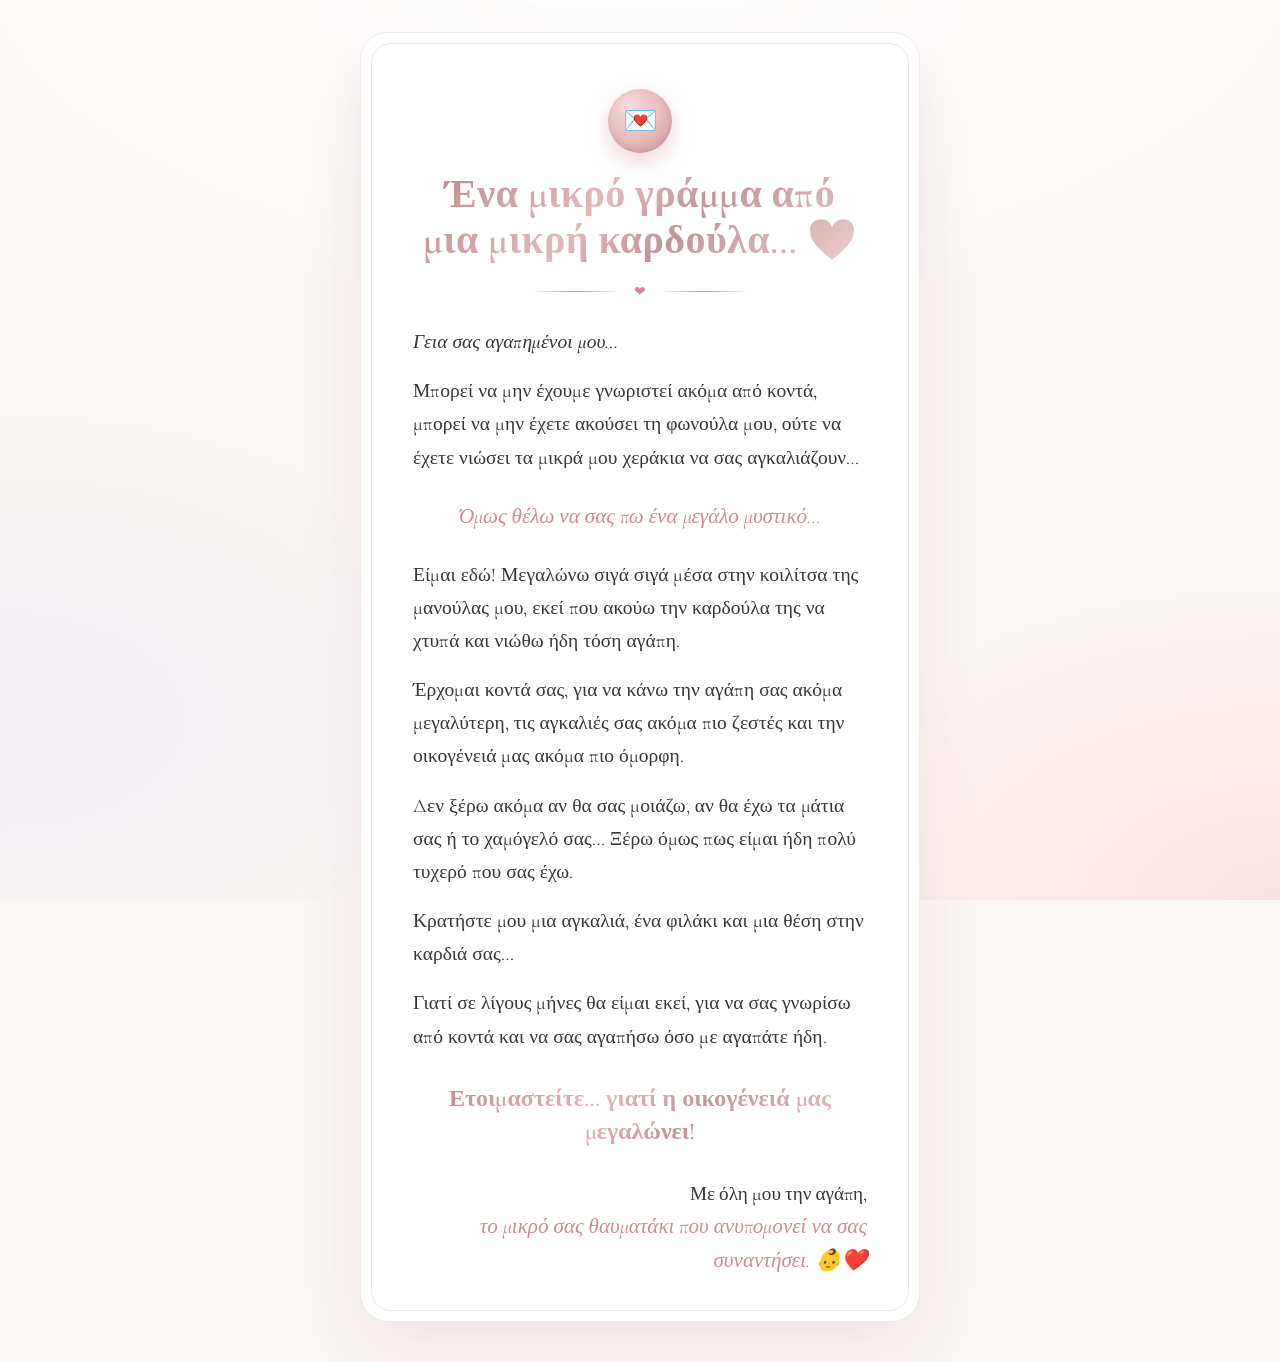
==== 2oyjjn9mbibhb8/index.html @ aa2a35fb "Restore the guest uploader as the home page Serve the announcement from a separate unlisted path wit" ====
<!DOCTYPE html>
<html lang="el">
<head>
  <meta charset="UTF-8" />
  <meta name="viewport" content="width=device-width, initial-scale=1.0, viewport-fit=cover" />
  <meta name="theme-color" content="#fbf7f5" />
  <meta name="robots" content="noindex, nofollow, noarchive" />
  <meta name="referrer" content="no-referrer" />
  <title>Ένα μικρό γράμμα από μια μικρή καρδούλα ❤️</title>
  <meta name="description" content="Ετοιμαστείτε… γιατί η οικογένειά μας μεγαλώνει!" />
  <meta property="og:title" content="Ένα μικρό γράμμα από μια μικρή καρδούλα ❤️" />
  <meta property="og:description" content="Ετοιμαστείτε… γιατί η οικογένειά μας μεγαλώνει!" />
  <meta property="og:type" content="website" />
  <link rel="preconnect" href="https://fonts.googleapis.com" />
  <link rel="preconnect" href="https://fonts.gstatic.com" crossorigin />
  <link href="https://fonts.googleapis.com/css2?family=Cormorant+Garamond:ital,wght@0,400;0,500;0,600;1,400;1,500&family=Manrope:wght@400;500&display=swap" rel="stylesheet" />
  <style>
    :root {
      --bg: #fbf7f5;
      --paper: #ffffff;
      --ink: #3a3438;
      --muted: #9b9097;
      --blush: #e7b8b8;
      --blush-deep: #c98d92;
      --silver: #b9bcc4;
      --line: #f0e6e4;
      --shadow: 0 24px 60px rgba(120, 80, 90, 0.10);
      --metal-text: linear-gradient(135deg, #b9858b 0%, #e2b9bb 40%, #c1949a 60%, #edd0cf 100%);
    }

    * { box-sizing: border-box; }

    html, body { margin: 0; }

    body {
      font-family: "Cormorant Garamond", Georgia, serif;
      color: var(--ink);
      background:
        radial-gradient(90% 60% at 50% -5%, #ffffff 0%, rgba(255, 255, 255, 0) 70%),
        radial-gradient(60% 50% at 100% 100%, #f7e4e2 0%, rgba(247, 228, 226, 0) 70%),
        radial-gradient(60% 50% at 0% 80%, #f1eef4 0%, rgba(241, 238, 244, 0) 70%),
        var(--bg);
      background-attachment: fixed;
      min-height: 100vh;
      padding: 32px 16px calc(40px + env(safe-area-inset-bottom));
      -webkit-font-smoothing: antialiased;
      overflow-x: hidden;
    }

    .hearts {
      position: fixed;
      inset: 0;
      pointer-events: none;
      z-index: 0;
      overflow: hidden;
    }

    .hearts span {
      position: absolute;
      bottom: -40px;
      color: var(--blush);
      opacity: 0;
      animation: float linear infinite;
    }

    @keyframes float {
      0%   { transform: translateY(0) translateX(0) scale(0.8); opacity: 0; }
      10%  { opacity: 0.55; }
      90%  { opacity: 0.35; }
      100% { transform: translateY(-110vh) translateX(var(--drift, 20px)) scale(1.1); opacity: 0; }
    }

    .letter {
      position: relative;
      z-index: 1;
      max-width: 560px;
      margin: 0 auto;
      background: var(--paper);
      border-radius: 28px;
      box-shadow: var(--shadow);
      padding: 44px 30px 36px;
      border: 1px solid var(--line);
    }

    .letter::before {
      content: "";
      position: absolute;
      inset: 10px;
      border-radius: 20px;
      border: 1px solid var(--line);
      pointer-events: none;
    }

    .seal {
      width: 64px;
      height: 64px;
      margin: 0 auto 18px;
      border-radius: 50%;
      display: grid;
      place-items: center;
      font-size: 28px;
      background: radial-gradient(circle at 35% 30%, #f6dcdc 0%, #e7b8b8 55%, #cf979b 100%);
      box-shadow: 0 8px 22px rgba(201, 141, 146, 0.35), inset 0 -3px 6px rgba(0, 0, 0, 0.08);
      animation: beat 2.4s ease-in-out infinite;
    }

    @keyframes beat {
      0%, 100% { transform: scale(1); }
      14% { transform: scale(1.08); }
      28% { transform: scale(1); }
      42% { transform: scale(1.06); }
    }

    h1 {
      font-weight: 600;
      font-size: clamp(1.9rem, 6.5vw, 2.5rem);
      line-height: 1.15;
      text-align: center;
      margin: 0 0 6px;
      letter-spacing: 0.01em;
      background: var(--metal-text);
      -webkit-background-clip: text;
      background-clip: text;
      color: transparent;
    }

    .divider {
      display: flex;
      align-items: center;
      gap: 12px;
      margin: 20px auto 26px;
      max-width: 220px;
      color: var(--blush-deep);
      font-size: 14px;
    }

    .divider::before,
    .divider::after {
      content: "";
      flex: 1;
      height: 1px;
      background: linear-gradient(90deg, rgba(201, 141, 146, 0), var(--blush-deep), rgba(201, 141, 146, 0));
    }

    .greeting {
      font-style: italic;
      font-weight: 500;
      font-size: 1.45rem;
      margin: 0 0 18px;
    }

    .letter p {
      font-size: 1.22rem;
      line-height: 1.7;
      margin: 0 0 16px;
    }

    .letter p.secret {
      font-style: italic;
      font-size: 1.32rem;
      color: var(--blush-deep);
      text-align: center;
      margin: 24px 0;
    }

    .letter p.big {
      text-align: center;
      font-weight: 600;
      font-size: 1.5rem;
      line-height: 1.4;
      margin: 28px 0;
      background: var(--metal-text);
      -webkit-background-clip: text;
      background-clip: text;
      color: transparent;
    }

    .signature {
      text-align: right;
      margin-top: 30px;
      font-size: 1.2rem;
      line-height: 1.6;
    }

    .signature em {
      display: block;
      font-size: 1.32rem;
      color: var(--blush-deep);
    }

    .reveal {
      opacity: 0;
      transform: translateY(14px);
      transition: opacity 0.9s ease, transform 0.9s ease;
    }

    .reveal.shown {
      opacity: 1;
      transform: none;
    }

    footer {
      position: relative;
      z-index: 1;
      text-align: center;
      margin-top: 28px;
      font-family: "Manrope", system-ui, sans-serif;
      font-size: 0.82rem;
    }

    footer a {
      color: var(--muted);
      text-decoration: none;
      border-bottom: 1px solid var(--line);
      padding-bottom: 2px;
    }

    footer a:hover { color: var(--blush-deep); border-color: var(--blush); }

    @media (min-width: 600px) {
      .letter { padding: 56px 52px 44px; }
    }

    @media (prefers-reduced-motion: reduce) {
      .hearts { display: none; }
      .seal { animation: none; }
      .reveal { opacity: 1; transform: none; transition: none; }
    }
  </style>
</head>
<body>
  <div class="hearts" aria-hidden="true" id="hearts"></div>

  <main class="letter">
    <div class="seal" aria-hidden="true">💌</div>
    <h1>Ένα μικρό γράμμα από μια μικρή καρδούλα… ❤️</h1>
    <div class="divider" aria-hidden="true">❤</div>

    <p class="greeting reveal">Γεια σας αγαπημένοι μου…</p>

    <p class="reveal">Μπορεί να μην έχουμε γνωριστεί ακόμα από κοντά, μπορεί να μην έχετε ακούσει τη φωνούλα μου, ούτε να έχετε νιώσει τα μικρά μου χεράκια να σας αγκαλιάζουν…</p>

    <p class="secret reveal">Όμως θέλω να σας πω ένα μεγάλο μυστικό…</p>

    <p class="reveal">Είμαι εδώ! Μεγαλώνω σιγά σιγά μέσα στην κοιλίτσα της μανούλας μου, εκεί που ακούω την καρδούλα της να χτυπά και νιώθω ήδη τόση αγάπη.</p>

    <p class="reveal">Έρχομαι κοντά σας, για να κάνω την αγάπη σας ακόμα μεγαλύτερη, τις αγκαλιές σας ακόμα πιο ζεστές και την οικογένειά μας ακόμα πιο όμορφη.</p>

    <p class="reveal">Δεν ξέρω ακόμα αν θα σας μοιάζω, αν θα έχω τα μάτια σας ή το χαμόγελό σας… Ξέρω όμως πως είμαι ήδη πολύ τυχερό που σας έχω.</p>

    <p class="reveal">Κρατήστε μου μια αγκαλιά, ένα φιλάκι και μια θέση στην καρδιά σας…</p>

    <p class="reveal">Γιατί σε λίγους μήνες θα είμαι εκεί, για να σας γνωρίσω από κοντά και να σας αγαπήσω όσο με αγαπάτε ήδη.</p>

    <p class="big reveal">Ετοιμαστείτε… γιατί η οικογένειά μας μεγαλώνει!</p>

    <div class="signature reveal">
      Με όλη μου την αγάπη,
      <em>το μικρό σας θαυματάκι που ανυπομονεί να σας συναντήσει. 👶❤️</em>
    </div>
  </main>

  <script>
    (function () {
      var items = document.querySelectorAll(".reveal");
      if ("IntersectionObserver" in window) {
        var io = new IntersectionObserver(function (entries) {
          entries.forEach(function (e) {
            if (e.isIntersecting) { e.target.classList.add("shown"); io.unobserve(e.target); }
          });
        }, { threshold: 0.15 });
        items.forEach(function (el) { io.observe(el); });
      } else {
        items.forEach(function (el) { el.classList.add("shown"); });
      }

      if (window.matchMedia && window.matchMedia("(prefers-reduced-motion: reduce)").matches) return;
      var box = document.getElementById("hearts");
      var glyphs = ["❤", "♡", "❤"];
      for (var i = 0; i < 14; i++) {
        var s = document.createElement("span");
        s.textContent = glyphs[i % glyphs.length];
        s.style.left = Math.round(Math.random() * 100) + "vw";
        s.style.fontSize = (10 + Math.round(Math.random() * 14)) + "px";
        s.style.animationDuration = (12 + Math.random() * 12).toFixed(1) + "s";
        s.style.animationDelay = (-Math.random() * 20).toFixed(1) + "s";
        s.style.setProperty("--drift", (Math.round(Math.random() * 80) - 40) + "px");
        box.appendChild(s);
      }
    })();
  </script>
</body>
</html>
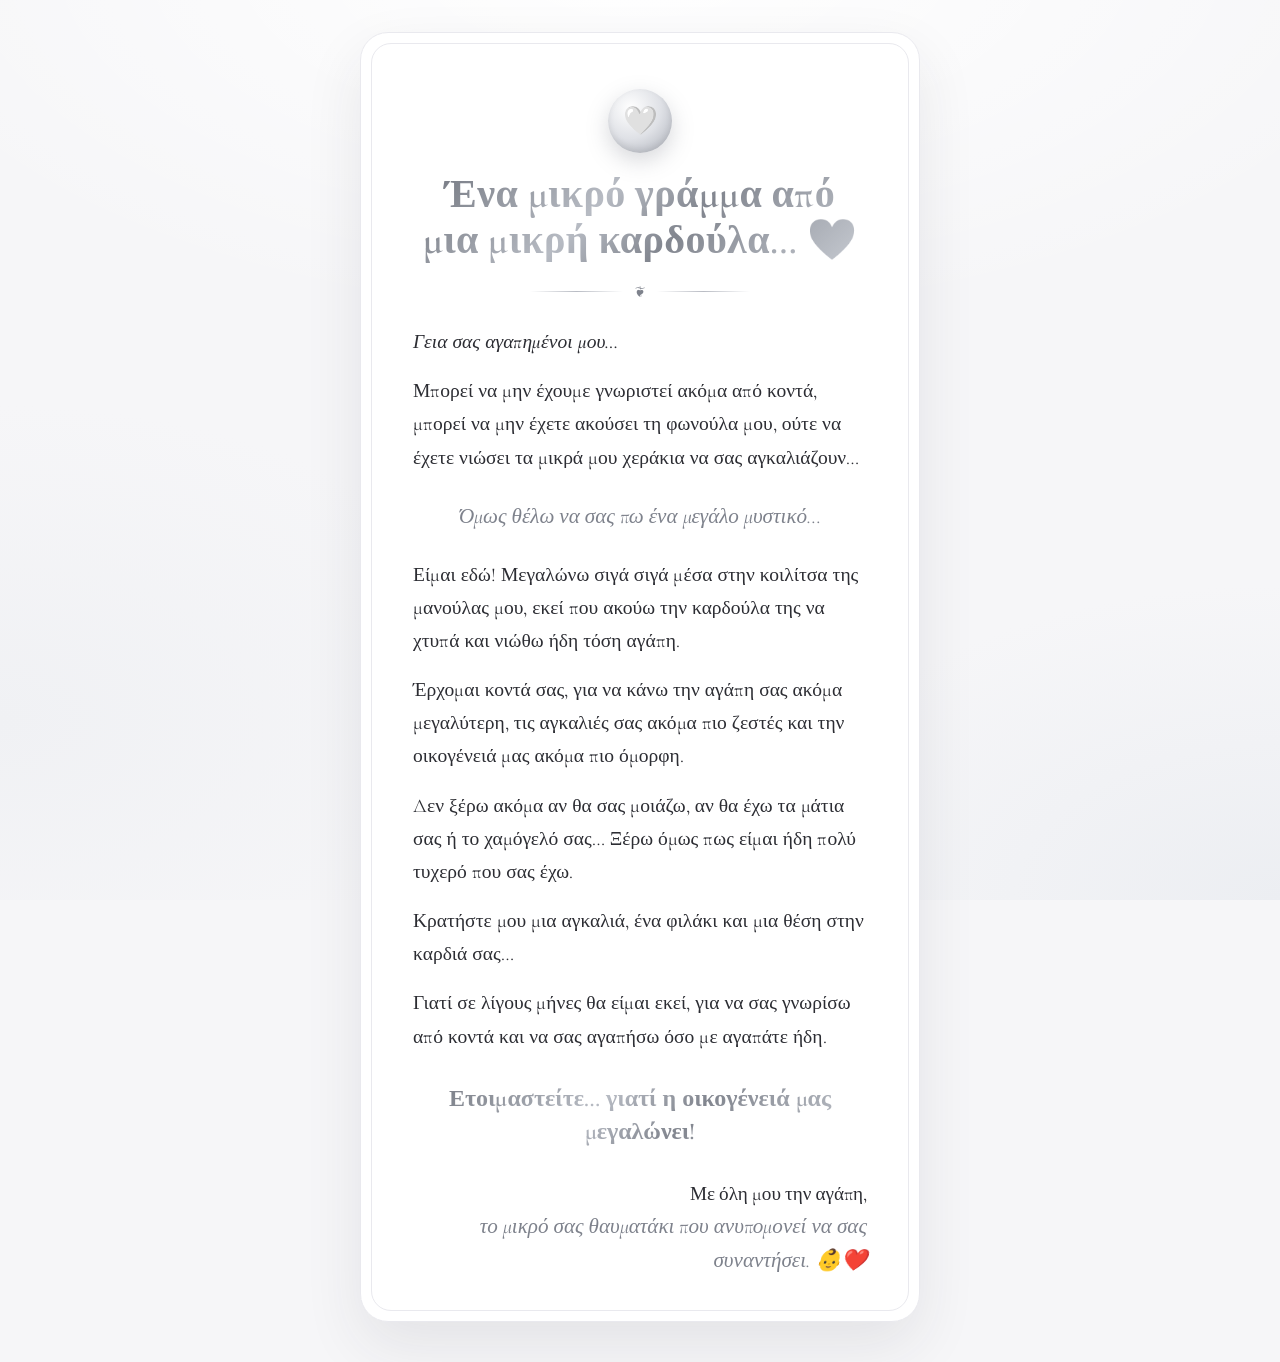
==== commit aa61751e: "Use the silver theme on the announcement page" ====
--- a/2oyjjn9mbibhb8/index.html
+++ b/2oyjjn9mbibhb8/index.html
@@ -3,7 +3,7 @@
 <head>
   <meta charset="UTF-8" />
   <meta name="viewport" content="width=device-width, initial-scale=1.0, viewport-fit=cover" />
-  <meta name="theme-color" content="#fbf7f5" />
+  <meta name="theme-color" content="#f6f6f8" />
   <meta name="robots" content="noindex, nofollow, noarchive" />
   <meta name="referrer" content="no-referrer" />
   <title>Ένα μικρό γράμμα από μια μικρή καρδούλα ❤️</title>
@@ -16,16 +16,16 @@
   <link href="https://fonts.googleapis.com/css2?family=Cormorant+Garamond:ital,wght@0,400;0,500;0,600;1,400;1,500&family=Manrope:wght@400;500&display=swap" rel="stylesheet" />
   <style>
     :root {
-      --bg: #fbf7f5;
+      --bg: #f6f6f8;
       --paper: #ffffff;
-      --ink: #3a3438;
-      --muted: #9b9097;
-      --blush: #e7b8b8;
-      --blush-deep: #c98d92;
+      --ink: #2c2d33;
+      --muted: #9a9ba3;
+      --blush: #c9ccd3;
+      --blush-deep: #7e828c;
       --silver: #b9bcc4;
-      --line: #f0e6e4;
-      --shadow: 0 24px 60px rgba(120, 80, 90, 0.10);
-      --metal-text: linear-gradient(135deg, #b9858b 0%, #e2b9bb 40%, #c1949a 60%, #edd0cf 100%);
+      --line: #e9e9ee;
+      --shadow: 0 24px 60px rgba(44, 45, 51, 0.09);
+      --metal-text: linear-gradient(135deg, #6f737c 0%, #b7bbc3 40%, #82868f 60%, #c9cdd4 100%);
     }
 
     * { box-sizing: border-box; }
@@ -37,8 +37,8 @@
       color: var(--ink);
       background:
         radial-gradient(90% 60% at 50% -5%, #ffffff 0%, rgba(255, 255, 255, 0) 70%),
-        radial-gradient(60% 50% at 100% 100%, #f7e4e2 0%, rgba(247, 228, 226, 0) 70%),
-        radial-gradient(60% 50% at 0% 80%, #f1eef4 0%, rgba(241, 238, 244, 0) 70%),
+        radial-gradient(60% 50% at 100% 100%, #eceef2 0%, rgba(236, 238, 242, 0) 70%),
+        radial-gradient(60% 50% at 0% 80%, #f0f1f4 0%, rgba(240, 241, 244, 0) 70%),
         var(--bg);
       background-attachment: fixed;
       min-height: 100vh;
@@ -99,8 +99,8 @@
       display: grid;
       place-items: center;
       font-size: 28px;
-      background: radial-gradient(circle at 35% 30%, #f6dcdc 0%, #e7b8b8 55%, #cf979b 100%);
-      box-shadow: 0 8px 22px rgba(201, 141, 146, 0.35), inset 0 -3px 6px rgba(0, 0, 0, 0.08);
+      background: radial-gradient(circle at 35% 30%, #ffffff 0%, #dfe1e6 50%, #a9adb6 100%);
+      box-shadow: 0 8px 22px rgba(126, 130, 140, 0.30), inset 0 -3px 6px rgba(0, 0, 0, 0.08);
       animation: beat 2.4s ease-in-out infinite;
     }
 
@@ -139,7 +139,7 @@
       content: "";
       flex: 1;
       height: 1px;
-      background: linear-gradient(90deg, rgba(201, 141, 146, 0), var(--blush-deep), rgba(201, 141, 146, 0));
+      background: linear-gradient(90deg, rgba(126, 130, 140, 0), var(--silver), rgba(126, 130, 140, 0));
     }
 
     .greeting {
@@ -232,9 +232,9 @@
   <div class="hearts" aria-hidden="true" id="hearts"></div>
 
   <main class="letter">
-    <div class="seal" aria-hidden="true">💌</div>
+    <div class="seal" aria-hidden="true">🤍</div>
     <h1>Ένα μικρό γράμμα από μια μικρή καρδούλα… ❤️</h1>
-    <div class="divider" aria-hidden="true">❤</div>
+    <div class="divider" aria-hidden="true">❦</div>
 
     <p class="greeting reveal">Γεια σας αγαπημένοι μου…</p>
 
@@ -276,7 +276,7 @@
 
       if (window.matchMedia && window.matchMedia("(prefers-reduced-motion: reduce)").matches) return;
       var box = document.getElementById("hearts");
-      var glyphs = ["❤", "♡", "❤"];
+      var glyphs = ["♡", "✦", "♡"];
       for (var i = 0; i < 14; i++) {
         var s = document.createElement("span");
         s.textContent = glyphs[i % glyphs.length];
